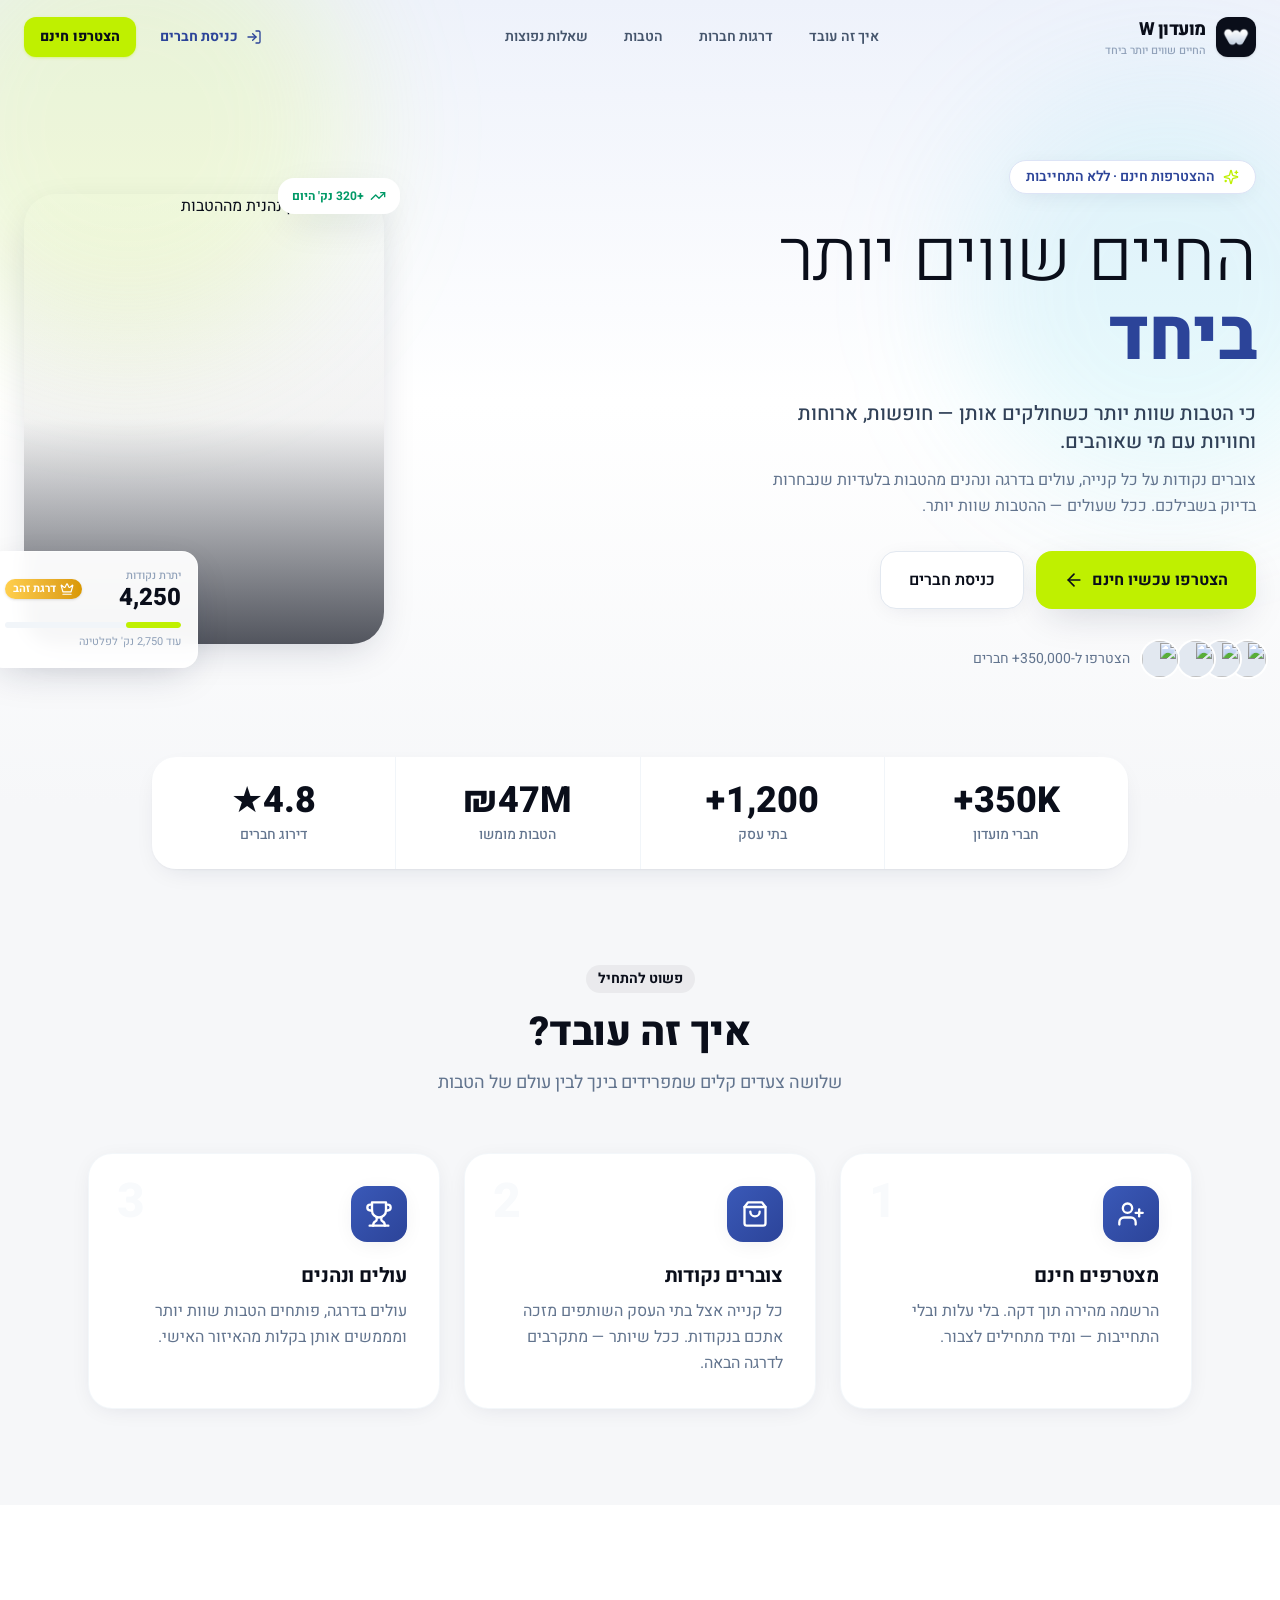
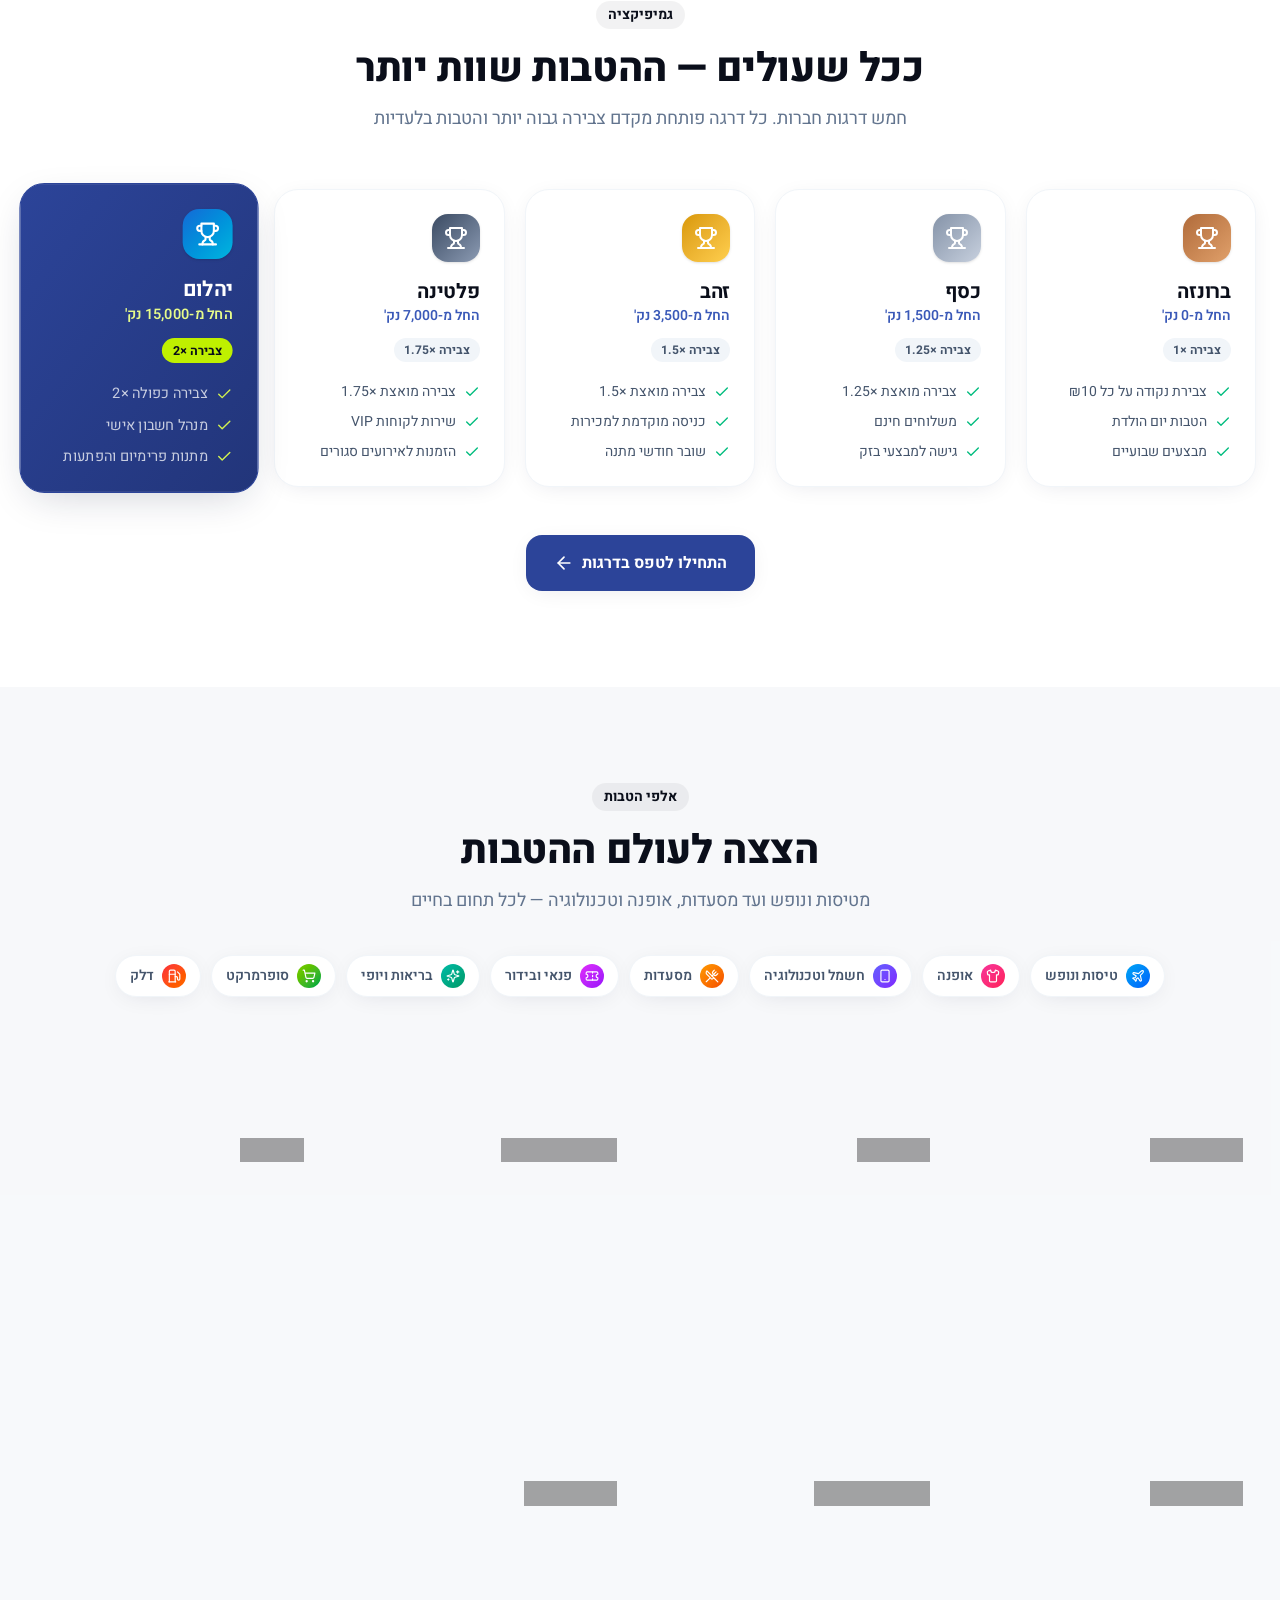
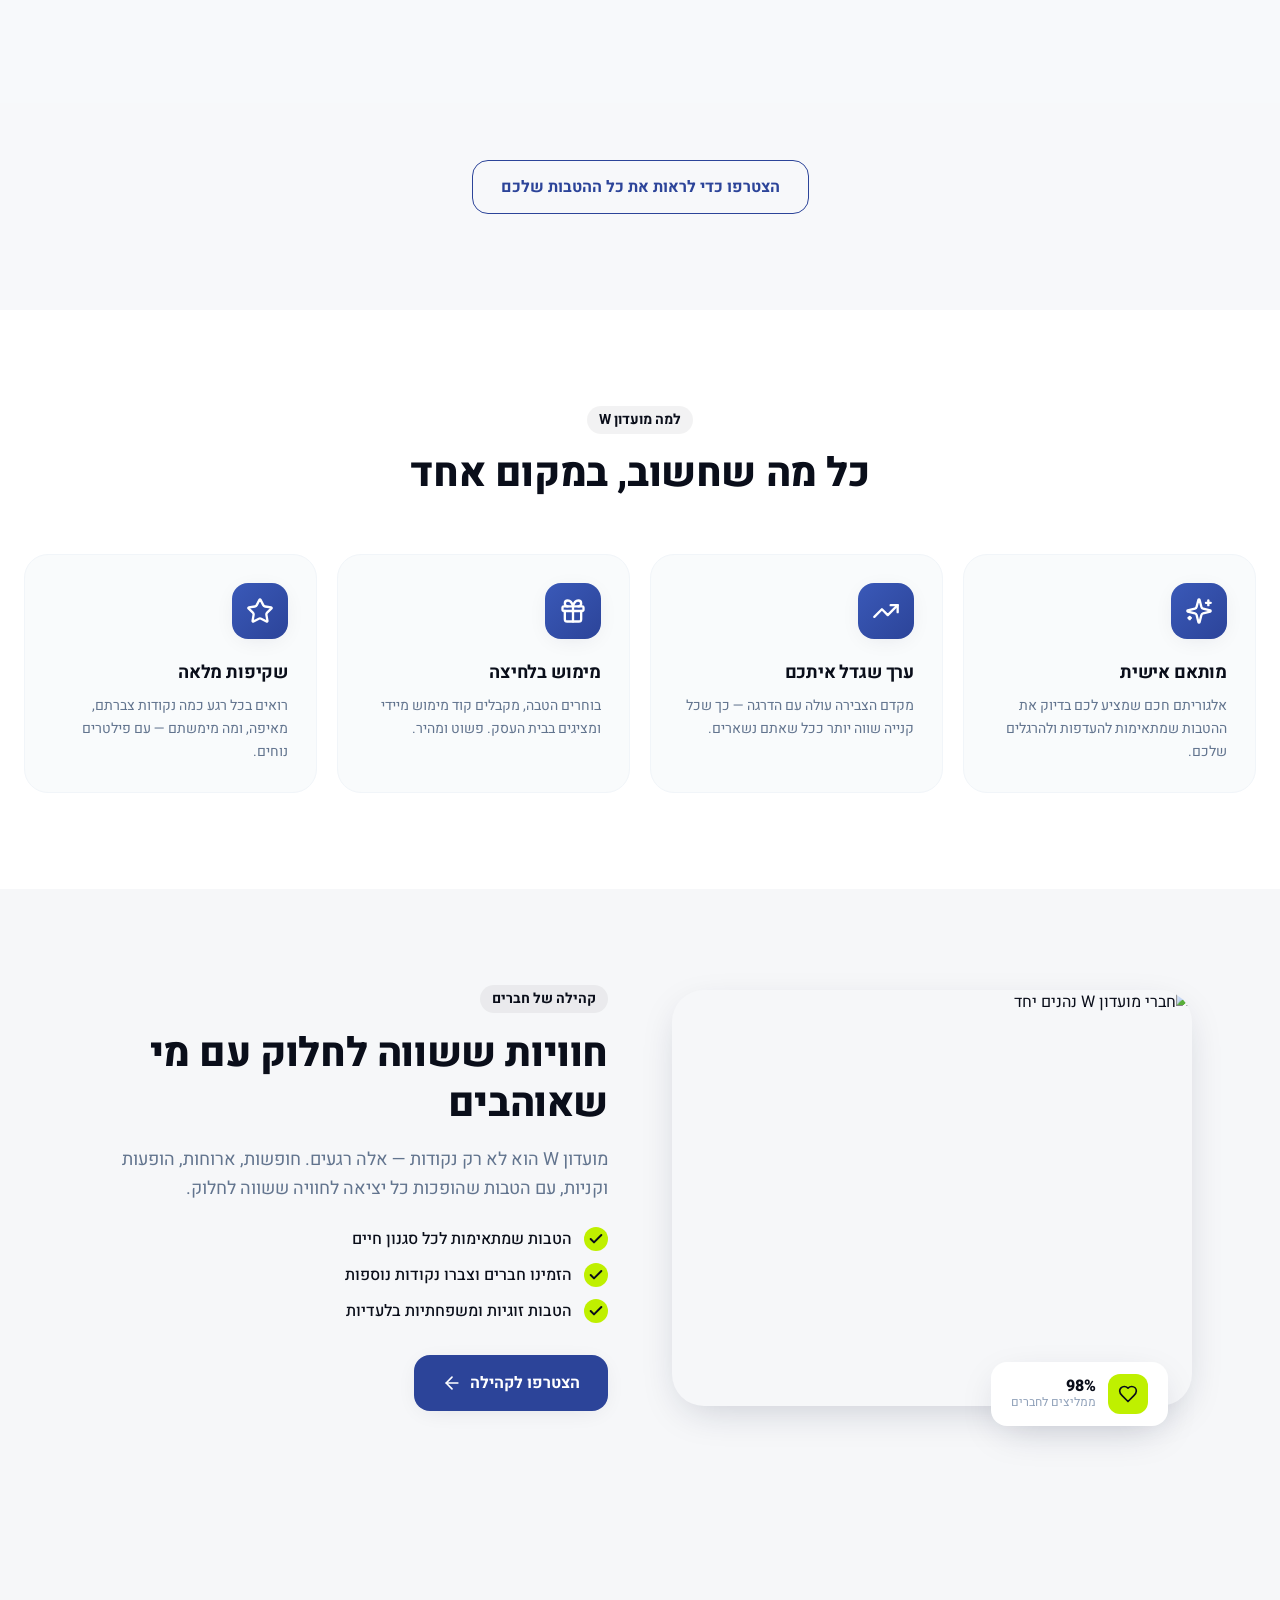
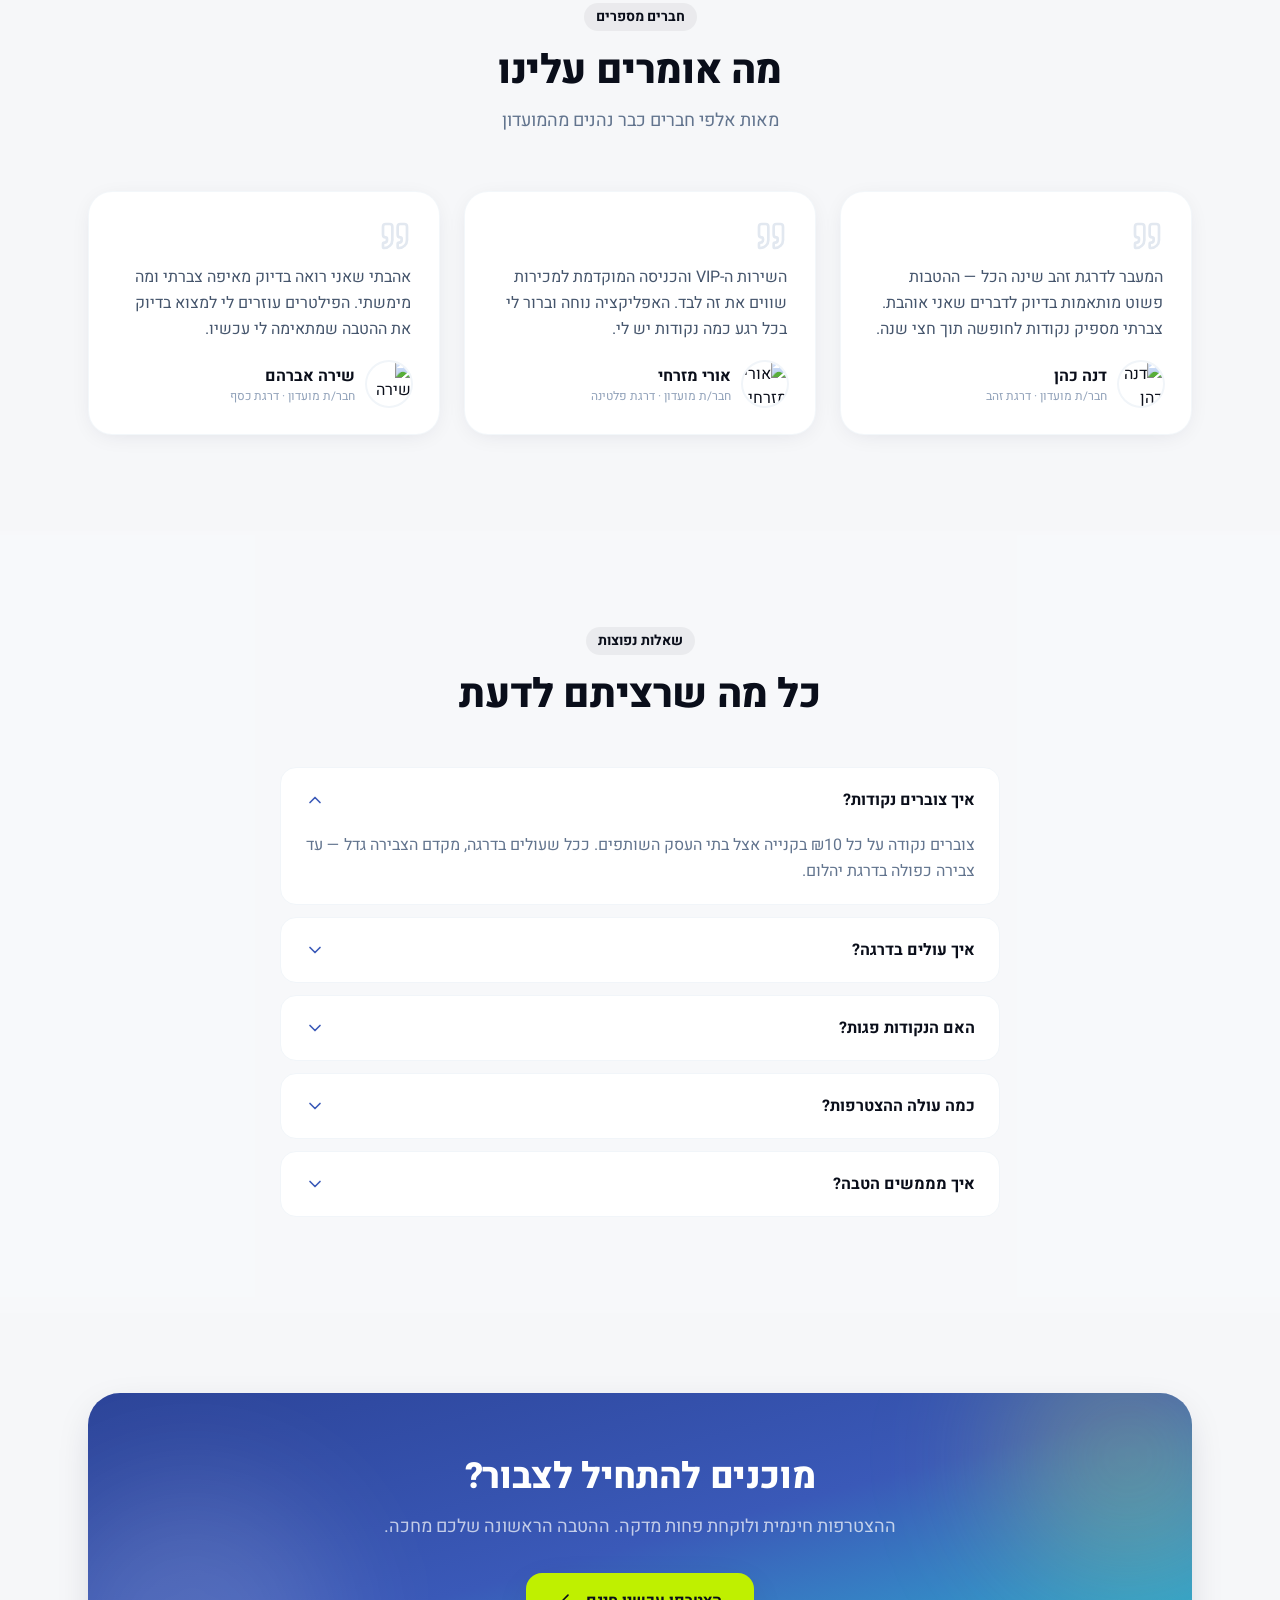
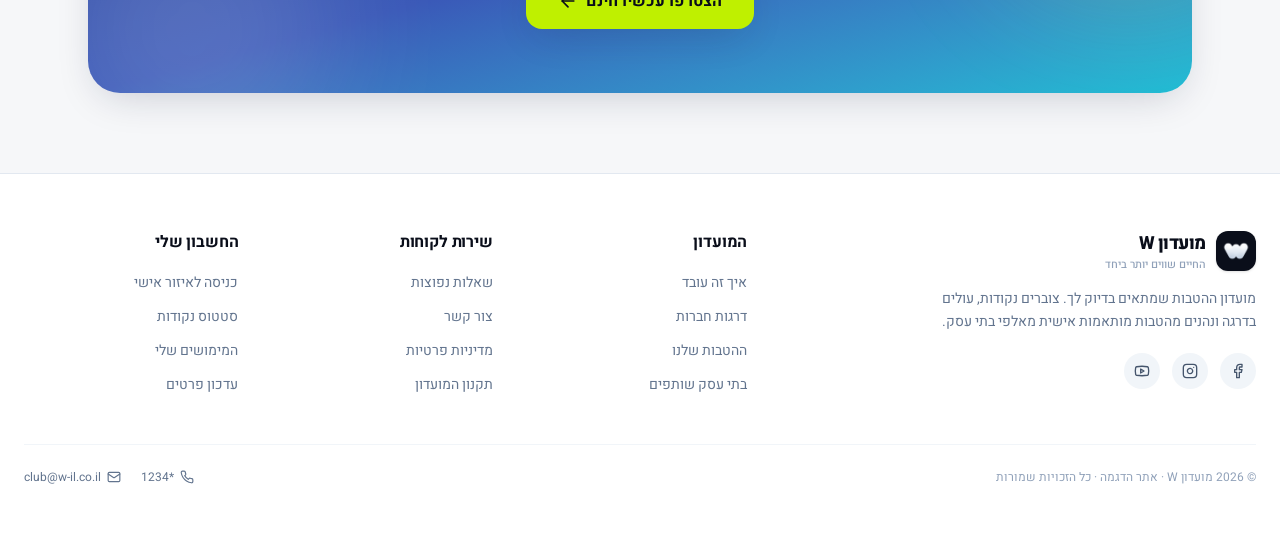
==== index.html @ f922cb57 "Add files via upload" ====
<!doctype html>
<html lang="he" dir="rtl">
  <head>
    <meta charset="UTF-8" />
    <link rel="icon" type="image/svg+xml" href="/favicon.svg" />
    <meta name="viewport" content="width=device-width, initial-scale=1.0" />
    <meta name="description" content="מועדון W - החיים שווים יותר ביחד. הטבות מותאמות אישית, צבירת נקודות ודרגות חברות." />
    <title>מועדון W · החיים שווים יותר ביחד</title>
    <link rel="preconnect" href="https://fonts.googleapis.com" />
    <link rel="preconnect" href="https://fonts.gstatic.com" crossorigin />
    <link
      href="https://fonts.googleapis.com/css2?family=Heebo:wght@300;400;500;600;700;800;900&display=swap"
      rel="stylesheet"
    />
    <script type="module" crossorigin src="/assets/index-BHUPESBq.js"></script>
    <link rel="stylesheet" crossorigin href="/assets/index-BtkTdf_N.css">
  </head>
  <body>
    <div id="root"></div>
  </body>
</html>
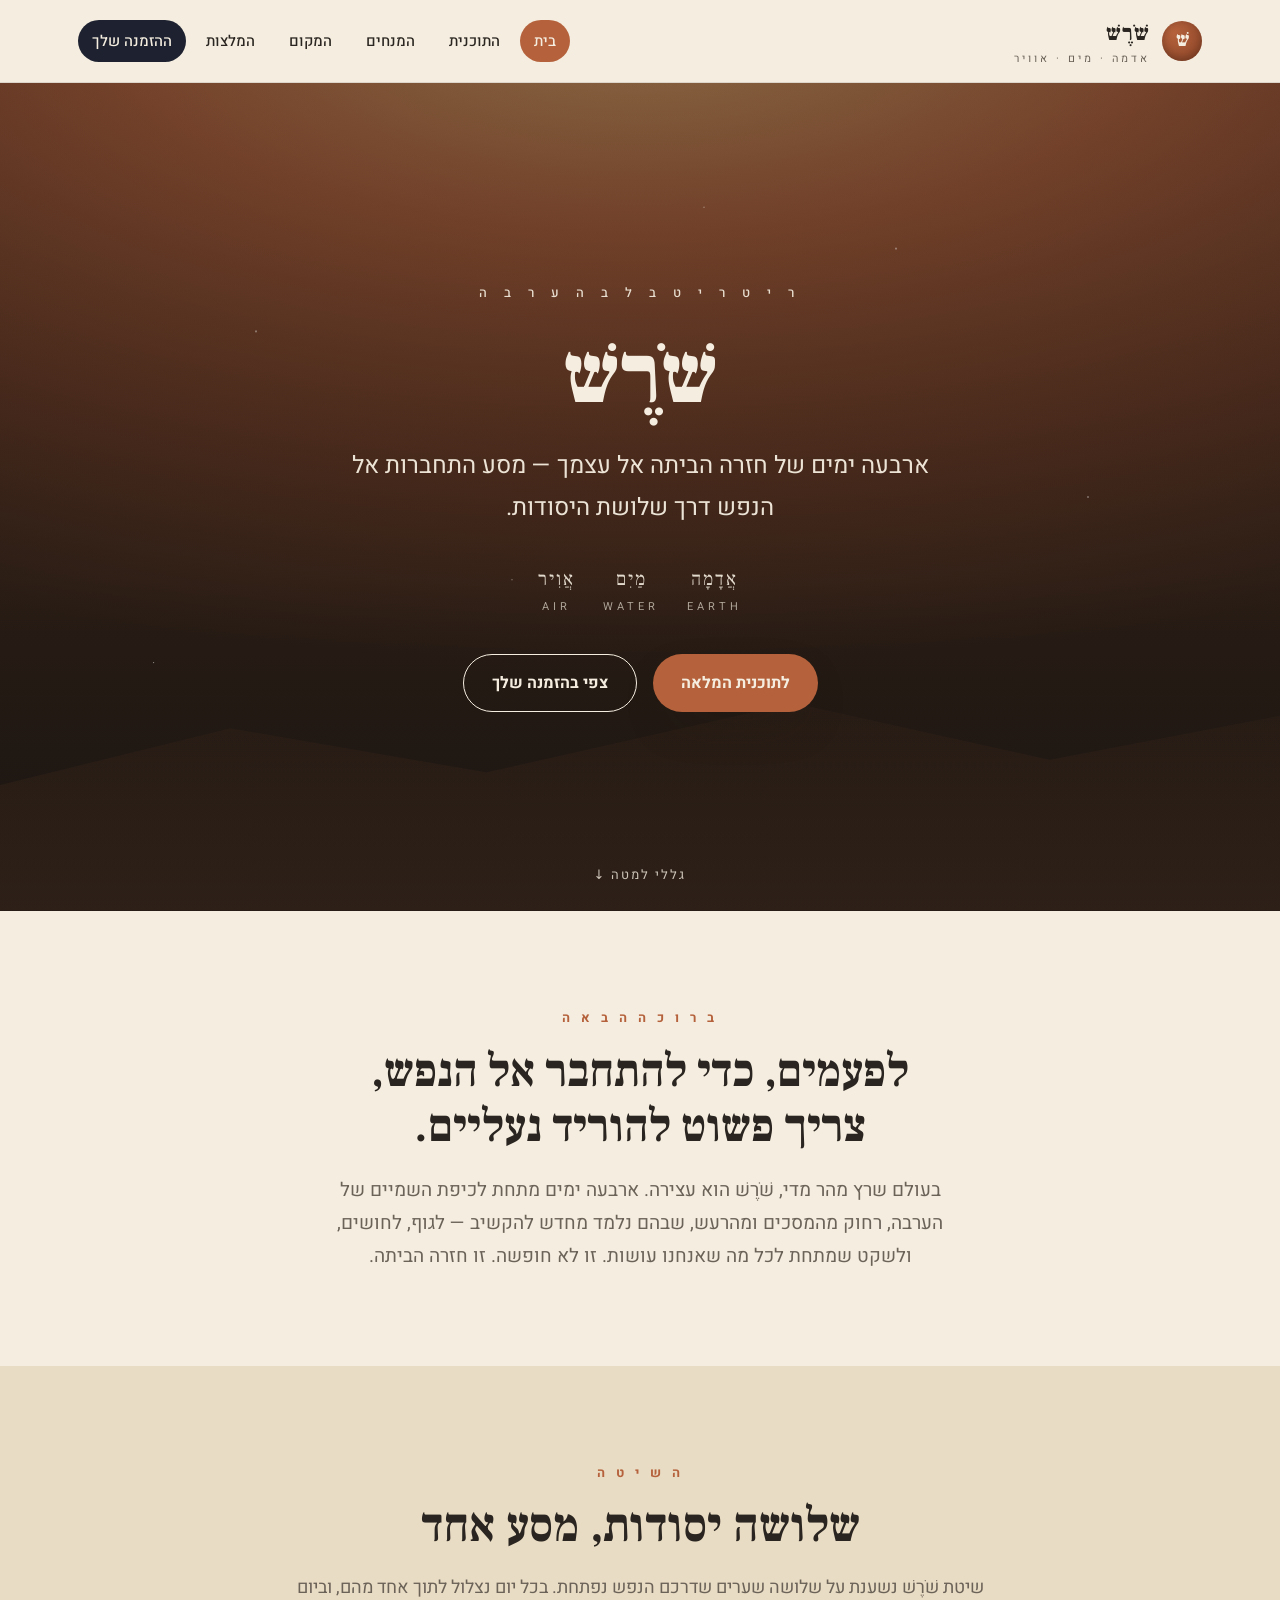
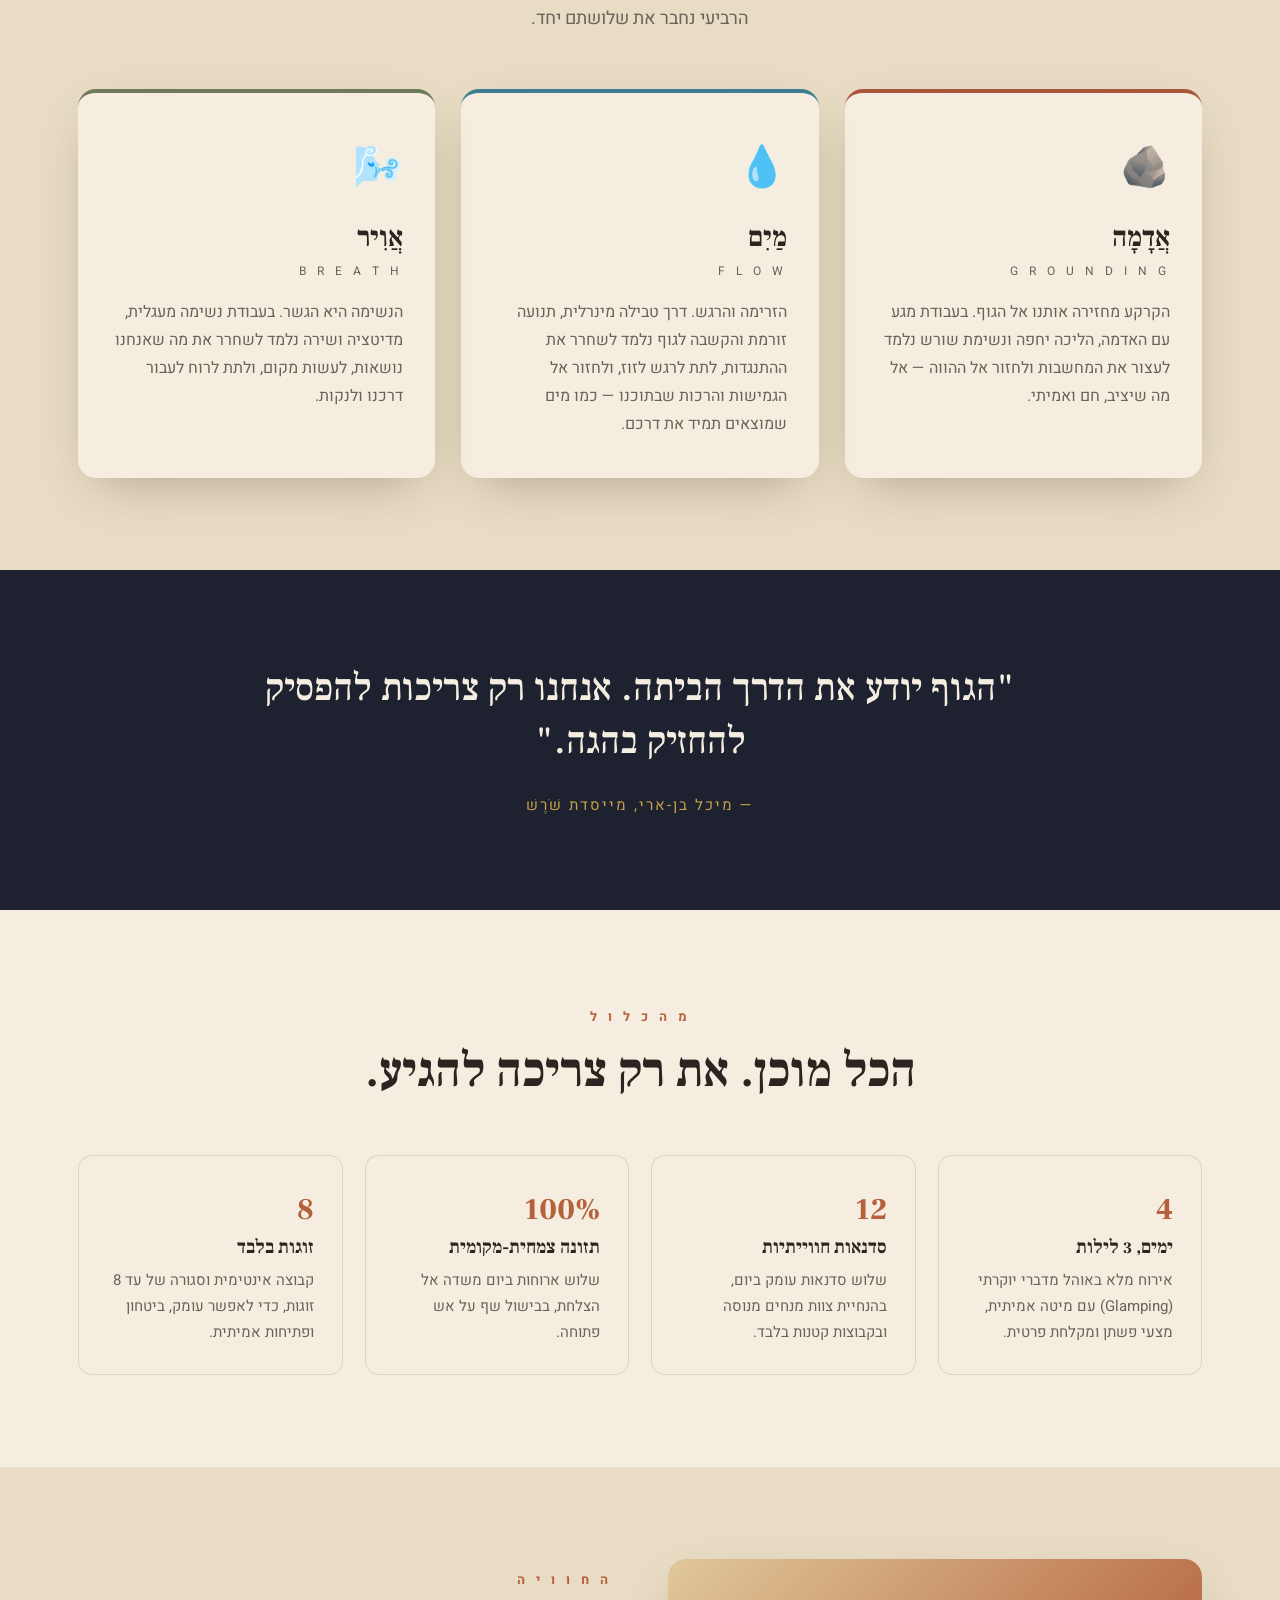
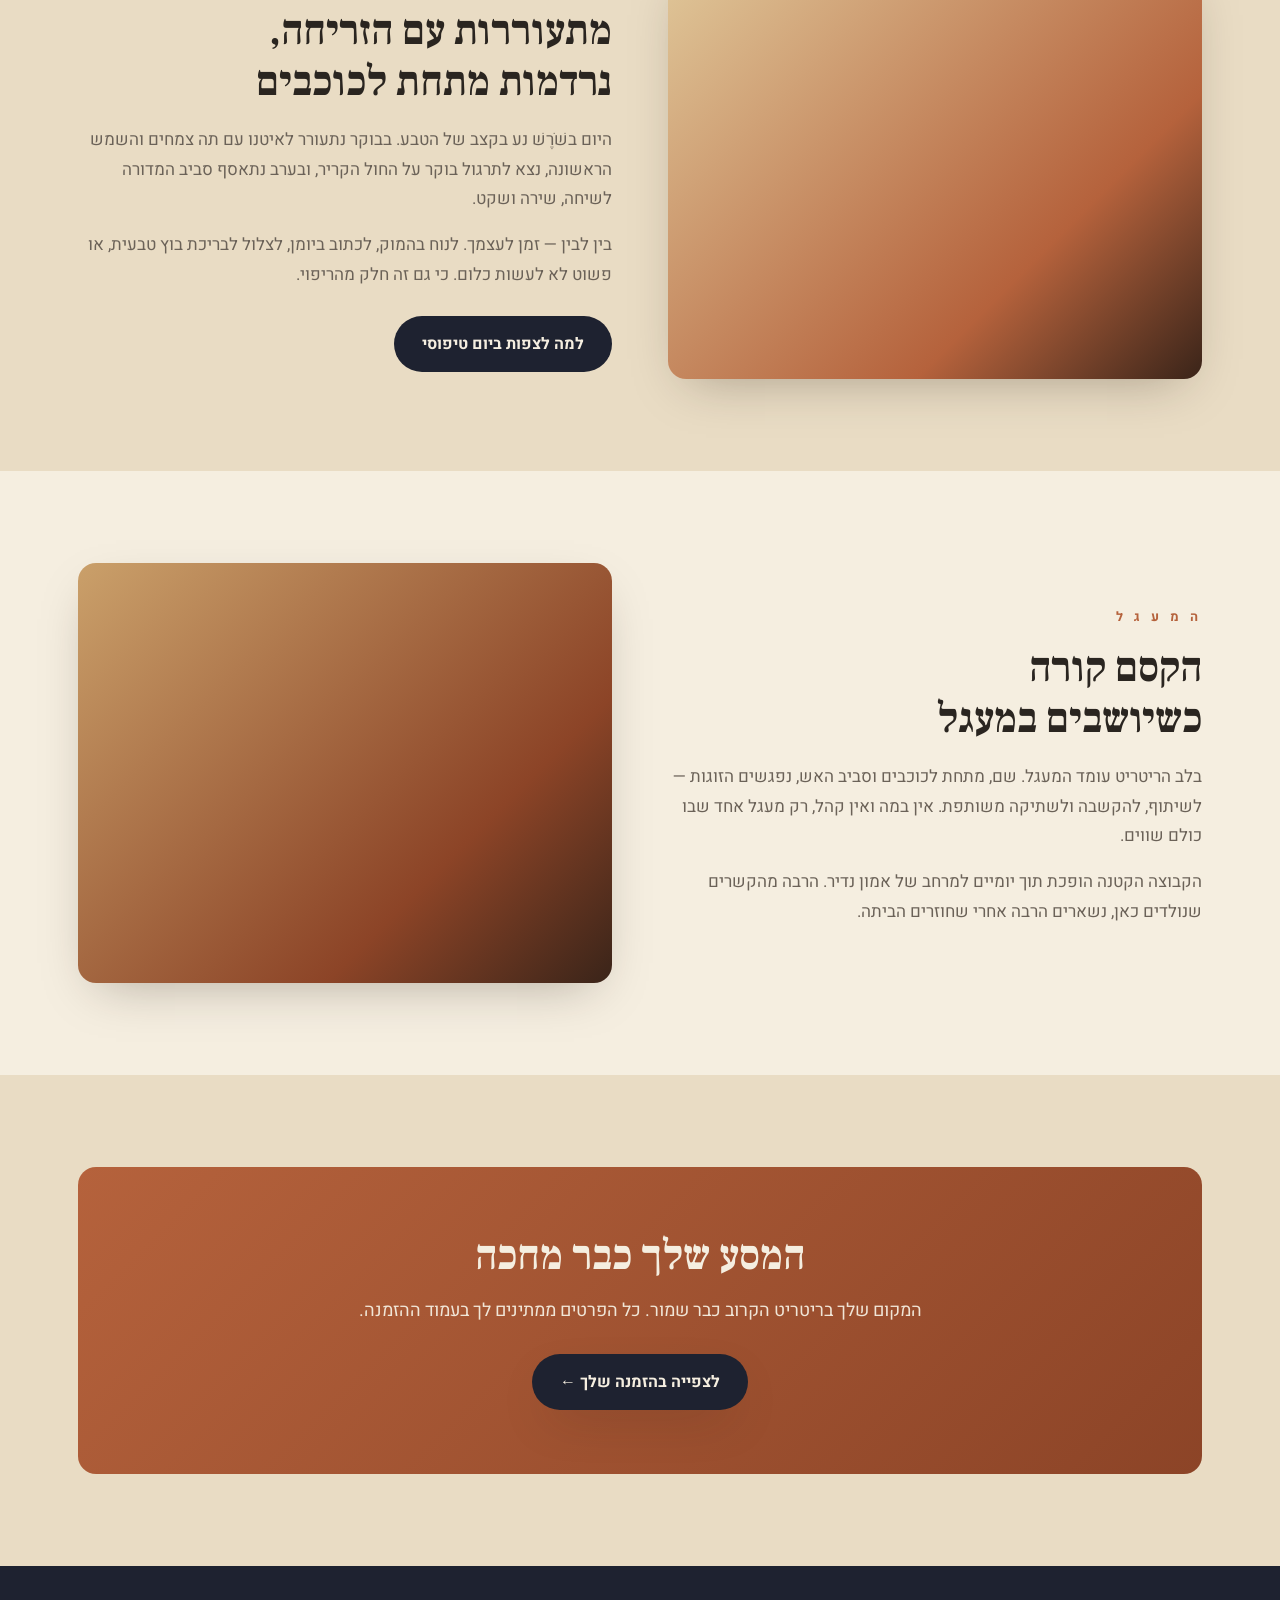
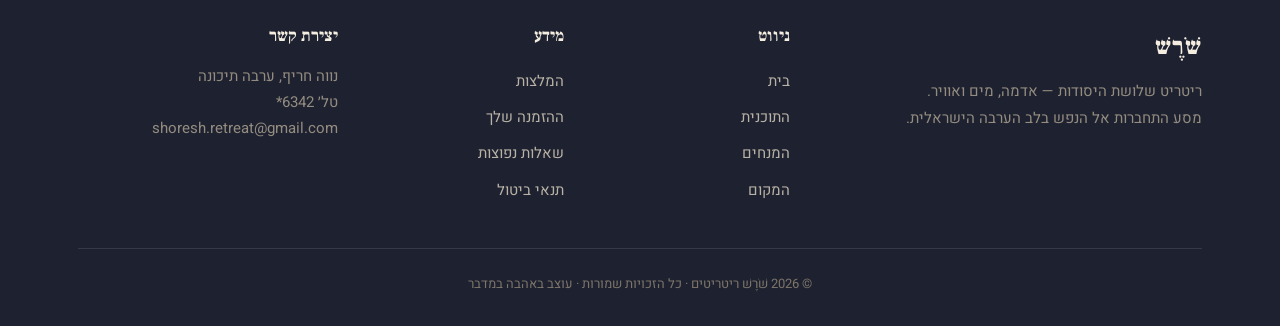
==== commit ea81b090: "Add files via upload" ====
--- a/index.html
+++ b/index.html
@@ -1,21 +1,198 @@
-<!doctype html>
+<!DOCTYPE html>
 <html lang="he" dir="rtl">
-  <head>
-    <meta charset="UTF-8" />
-    <link rel="icon" type="image/svg+xml" href="/favicon.svg" />
-    <meta name="viewport" content="width=device-width, initial-scale=1.0" />
-    <meta name="description" content="מועדון W - החיים שווים יותר ביחד. הטבות מותאמות אישית, צבירת נקודות ודרגות חברות." />
-    <title>מועדון W · החיים שווים יותר ביחד</title>
-    <link rel="preconnect" href="https://fonts.googleapis.com" />
-    <link rel="preconnect" href="https://fonts.gstatic.com" crossorigin />
-    <link
-      href="https://fonts.googleapis.com/css2?family=Heebo:wght@300;400;500;600;700;800;900&display=swap"
-      rel="stylesheet"
-    />
-    <script type="module" crossorigin src="/assets/index-BHUPESBq.js"></script>
-    <link rel="stylesheet" crossorigin href="/assets/index-BtkTdf_N.css">
-  </head>
-  <body>
-    <div id="root"></div>
-  </body>
+<head>
+<meta charset="UTF-8">
+<meta name="viewport" content="width=device-width, initial-scale=1.0">
+<title>שֹׁרֶשׁ · ריטריט שלושת היסודות — אדמה · מים · אוויר</title>
+<meta name="description" content="ריטריט בן 4 ימים בלב הערבה. מסע התחברות אל הנפש דרך שלושת היסודות: אדמה, מים ואוויר.">
+<link rel="stylesheet" href="styles.css">
+</head>
+<body>
+
+<!-- ניווט -->
+<header class="nav">
+  <div class="nav-inner">
+    <a class="brand" href="index.html">
+      <div class="brand-mark">שׁ</div>
+      <div>
+        <div class="brand-name">שֹׁרֶשׁ</div>
+        <div class="brand-sub">אדמה · מים · אוויר</div>
+      </div>
+    </a>
+    <button class="nav-toggle" onclick="document.getElementById('menu').classList.toggle('open')">☰</button>
+    <nav class="menu" id="menu">
+      <a href="index.html" class="active">בית</a>
+      <a href="program.html">התוכנית</a>
+      <a href="facilitators.html">המנחים</a>
+      <a href="location.html">המקום</a>
+      <a href="testimonials.html">המלצות</a>
+      <a href="reservation.html" class="cta">ההזמנה שלך</a>
+    </nav>
+  </div>
+</header>
+
+<!-- HERO -->
+<section class="hero">
+  <div class="hero-bg"></div>
+  <div class="hero-stars"></div>
+  <div class="hero-dunes"></div>
+  <div class="hero-content">
+    <p class="eyebrow">ר י ט ר י ט   ב ל ב   ה ע ר ב ה</p>
+    <h1>שֹׁרֶשׁ</h1>
+    <p class="lead">ארבעה ימים של חזרה הביתה אל עצמך — מסע התחברות אל הנפש דרך שלושת היסודות.</p>
+    <div class="hero-elements">
+      <div class="hero-el">אֲדָמָה<span>EARTH</span></div>
+      <div class="hero-el">מַיִם<span>WATER</span></div>
+      <div class="hero-el">אֲוִיר<span>AIR</span></div>
+    </div>
+    <div class="hero-cta">
+      <a href="program.html" class="btn btn-primary">לתוכנית המלאה</a>
+      <a href="reservation.html" class="btn btn-ghost" style="border-color:var(--sand-light);color:var(--sand-light)">צפי בהזמנה שלך</a>
+    </div>
+  </div>
+  <div class="scroll-hint">גללי למטה ↓</div>
+</section>
+
+<!-- מבוא -->
+<section>
+  <div class="wrap" style="text-align:center;max-width:760px">
+    <span class="section-tag">ב ר ו כ ה   ה ב א ה</span>
+    <h2 style="font-size:clamp(28px,4.5vw,46px);margin-bottom:20px">לפעמים, כדי להתחבר אל הנפש,<br>צריך פשוט להוריד נעליים.</h2>
+    <p class="lead-text" style="margin-inline:auto">
+      בעולם שרץ מהר מדי, שֹׁרֶשׁ הוא עצירה. ארבעה ימים מתחת לכיפת השמיים של הערבה,
+      רחוק מהמסכים ומהרעש, שבהם נלמד מחדש להקשיב — לגוף, לחושים, ולשקט שמתחת לכל מה
+      שאנחנו עושות. זו לא חופשה. זו חזרה הביתה.
+    </p>
+  </div>
+</section>
+
+<!-- שלושת היסודות -->
+<section class="elements">
+  <div class="wrap">
+    <div class="section-head center">
+      <span class="section-tag">ה ש י ט ה</span>
+      <h2>שלושה יסודות, מסע אחד</h2>
+      <p>שיטת שֹׁרֶשׁ נשענת על שלושה שערים שדרכם הנפש נפתחת. בכל יום נצלול לתוך אחד מהם, וביום הרביעי נחבר את שלושתם יחד.</p>
+    </div>
+    <div class="elements-grid">
+      <div class="el-card earth">
+        <div class="el-icon">🪨</div>
+        <h3>אֲדָמָה</h3>
+        <div class="el-en">G R O U N D I N G</div>
+        <p>הקרקע מחזירה אותנו אל הגוף. בעבודת מגע עם האדמה, הליכה יחפה ונשימת שורש נלמד לעצור את המחשבות ולחזור אל ההווה — אל מה שיציב, חם ואמיתי.</p>
+      </div>
+      <div class="el-card water">
+        <div class="el-icon">💧</div>
+        <h3>מַיִם</h3>
+        <div class="el-en">F L O W</div>
+        <p>הזרימה והרגש. דרך טבילה מינרלית, תנועה זורמת והקשבה לגוף נלמד לשחרר את ההתנגדות, לתת לרגש לזוז, ולחזור אל הגמישות והרכות שבתוכנו — כמו מים שמוצאים תמיד את דרכם.</p>
+      </div>
+      <div class="el-card air">
+        <div class="el-icon">🌬️</div>
+        <h3>אֲוִיר</h3>
+        <div class="el-en">B R E A T H</div>
+        <p>הנשימה היא הגשר. בעבודת נשימה מעגלית, מדיטציה ושירה נלמד לשחרר את מה שאנחנו נושאות, לעשות מקום, ולתת לרוח לעבור דרכנו ולנקות.</p>
+      </div>
+    </div>
+  </div>
+</section>
+
+<!-- ציטוט -->
+<section class="quote-band">
+  <div class="wrap">
+    <blockquote>"הגוף יודע את הדרך הביתה. אנחנו רק צריכות להפסיק להחזיק בהגה."</blockquote>
+    <cite>— מיכל בן-ארי, מייסדת שֹׁרֶשׁ</cite>
+  </div>
+</section>
+
+<!-- מה כלול -->
+<section>
+  <div class="wrap">
+    <div class="section-head center">
+      <span class="section-tag">מ ה   כ ל ו ל</span>
+      <h2>הכל מוכן. את רק צריכה להגיע.</h2>
+    </div>
+    <div class="feature-grid">
+      <div class="feature"><div class="fnum">4</div><h4>ימים, 3 לילות</h4><p>אירוח מלא באוהל מדברי יוקרתי (Glamping) עם מיטה אמיתית, מצעי פשתן ומקלחת פרטית.</p></div>
+      <div class="feature"><div class="fnum">12</div><h4>סדנאות חווייתיות</h4><p>שלוש סדנאות עומק ביום, בהנחיית צוות מנחים מנוסה ובקבוצות קטנות בלבד.</p></div>
+      <div class="feature"><div class="fnum">100%</div><h4>תזונה צמחית-מקומית</h4><p>שלוש ארוחות ביום משדה אל הצלחת, בבישול שף על אש פתוחה.</p></div>
+      <div class="feature"><div class="fnum">8</div><h4>זוגות בלבד</h4><p>קבוצה אינטימית וסגורה של עד 8 זוגות, כדי לאפשר עומק, ביטחון ופתיחות אמיתית.</p></div>
+    </div>
+  </div>
+</section>
+
+<!-- split אדמה -->
+<section style="background:var(--sand)">
+  <div class="wrap">
+    <div class="split">
+      <div class="split-media media-tent"></div>
+      <div>
+        <span class="section-tag">ה ח ו ו י ה</span>
+        <h2>מתעוררות עם הזריחה,<br>נרדמות מתחת לכוכבים</h2>
+        <p>היום בשֹׁרֶשׁ נע בקצב של הטבע. בבוקר נתעורר לאיטנו עם תה צמחים והשמש הראשונה, נצא לתרגול בוקר על החול הקריר, ובערב נתאסף סביב המדורה לשיחה, שירה ושקט.</p>
+        <p>בין לבין — זמן לעצמך. לנוח בהמוק, לכתוב ביומן, לצלול לבריכת בוץ טבעית, או פשוט לא לעשות כלום. כי גם זה חלק מהריפוי.</p>
+        <a href="program.html" class="btn btn-dark" style="margin-top:10px">למה לצפות ביום טיפוסי</a>
+      </div>
+    </div>
+  </div>
+</section>
+
+<!-- מעגל הקהילה -->
+<section>
+  <div class="wrap">
+    <div class="split reverse">
+      <div class="split-media media-circle"></div>
+      <div>
+        <span class="section-tag">ה מ ע ג ל</span>
+        <h2>הקסם קורה<br>כשיושבים במעגל</h2>
+        <p>בלב הריטריט עומד המעגל. שם, מתחת לכוכבים וסביב האש, נפגשים הזוגות — לשיתוף, להקשבה ולשתיקה משותפת. אין במה ואין קהל, רק מעגל אחד שבו כולם שווים.</p>
+        <p>הקבוצה הקטנה הופכת תוך יומיים למרחב של אמון נדיר. הרבה מהקשרים שנולדים כאן, נשארים הרבה אחרי שחוזרים הביתה.</p>
+      </div>
+    </div>
+  </div>
+</section>
+
+<!-- CTA -->
+<section style="background:var(--sand)">
+  <div class="wrap">
+    <div class="cta-band">
+      <h2>המסע שלך כבר מחכה</h2>
+      <p>המקום שלך בריטריט הקרוב כבר שמור. כל הפרטים ממתינים לך בעמוד ההזמנה.</p>
+      <a href="reservation.html" class="btn btn-primary">לצפייה בהזמנה שלך ←</a>
+    </div>
+  </div>
+</section>
+
+<!-- כותרת תחתונה -->
+<footer class="footer">
+  <div class="wrap">
+    <div class="footer-grid">
+      <div>
+        <div class="brand-name" style="font-size:24px;margin-bottom:10px">שֹׁרֶשׁ</div>
+        <p>ריטריט שלושת היסודות — אדמה, מים ואוויר.<br>מסע התחברות אל הנפש בלב הערבה הישראלית.</p>
+      </div>
+      <div>
+        <h4>ניווט</h4>
+        <a href="index.html">בית</a>
+        <a href="program.html">התוכנית</a>
+        <a href="facilitators.html">המנחים</a>
+        <a href="location.html">המקום</a>
+      </div>
+      <div>
+        <h4>מידע</h4>
+        <a href="testimonials.html">המלצות</a>
+        <a href="reservation.html">ההזמנה שלך</a>
+        <a href="#">שאלות נפוצות</a>
+        <a href="#">תנאי ביטול</a>
+      </div>
+      <div>
+        <h4>יצירת קשר</h4>
+        <p>נווה חריף, ערבה תיכונה<br>טל׳ 6342*<br>shoresh.retreat@gmail.com</p>
+      </div>
+    </div>
+    <div class="footer-bottom">© 2026 שֹׁרֶשׁ ריטריטים · כל הזכויות שמורות · עוצב באהבה במדבר</div>
+  </div>
+</footer>
+
+</body>
 </html>
--- a/styles.css
+++ b/styles.css
@@ -0,0 +1,382 @@
+/* ===========================================================
+   שֹׁרֶשׁ — ריטריט שלושת היסודות
+   אדמה · מים · אוויר
+   =========================================================== */
+
+@import url('https://fonts.googleapis.com/css2?family=Frank+Ruhl+Libre:wght@400;500;700;900&family=Heebo:wght@300;400;500;700&display=swap');
+
+:root {
+  --sand:        #e9dcc4;
+  --sand-light:  #f5eee0;
+  --sand-dark:   #cdb992;
+  --terracotta:  #b5623c;
+  --terracotta-d:#8c4427;
+  --clay:        #a8553a;
+  --sage:        #6f7a5a;
+  --sage-light:  #98a17e;
+  --night:       #1e2230;
+  --night-soft:  #2c3144;
+  --ink:         #2a2520;
+  --muted:       #6b6258;
+  --gold:        #c9a14a;
+  --line:        rgba(42,37,32,0.12);
+  --shadow:      0 18px 50px -20px rgba(40,30,20,0.35);
+  --radius:      18px;
+  --maxw:        1180px;
+}
+
+* { box-sizing: border-box; margin: 0; padding: 0; }
+
+html { scroll-behavior: smooth; }
+
+body {
+  font-family: 'Heebo', system-ui, sans-serif;
+  color: var(--ink);
+  background: var(--sand-light);
+  direction: rtl;
+  line-height: 1.75;
+  -webkit-font-smoothing: antialiased;
+  overflow-x: hidden;
+}
+
+h1, h2, h3, h4, .serif {
+  font-family: 'Frank Ruhl Libre', Georgia, serif;
+  font-weight: 700;
+  line-height: 1.2;
+  color: var(--ink);
+}
+
+a { color: inherit; text-decoration: none; }
+
+img { max-width: 100%; display: block; }
+
+.wrap { max-width: var(--maxw); margin: 0 auto; padding: 0 28px; }
+
+/* ---------- כותרת עליונה / ניווט ---------- */
+.nav {
+  position: sticky; top: 0; z-index: 50;
+  background: rgba(245,238,224,0.86);
+  backdrop-filter: blur(12px);
+  border-bottom: 1px solid var(--line);
+}
+.nav-inner {
+  max-width: var(--maxw); margin: 0 auto;
+  display: flex; align-items: center; justify-content: space-between;
+  padding: 14px 28px; gap: 20px;
+}
+.brand { display: flex; align-items: center; gap: 12px; }
+.brand-mark {
+  width: 40px; height: 40px; border-radius: 50%;
+  background: radial-gradient(circle at 30% 30%, var(--terracotta), var(--terracotta-d));
+  display: grid; place-items: center;
+  color: var(--sand-light); font-family: 'Frank Ruhl Libre', serif;
+  font-weight: 900; font-size: 20px;
+  box-shadow: inset 0 -3px 8px rgba(0,0,0,0.25);
+}
+.brand-name { font-family: 'Frank Ruhl Libre', serif; font-weight: 900; font-size: 22px; letter-spacing: 1px; }
+.brand-sub { font-size: 11px; color: var(--muted); letter-spacing: 3px; margin-top: -4px; }
+
+.menu { display: flex; gap: 6px; align-items: center; flex-wrap: wrap; }
+.menu a {
+  padding: 8px 14px; border-radius: 999px; font-size: 15px; font-weight: 500;
+  color: var(--ink); transition: all .2s; white-space: nowrap;
+}
+.menu a:hover { background: var(--sand-dark); }
+.menu a.active { background: var(--terracotta); color: var(--sand-light); }
+.menu a.cta {
+  background: var(--night); color: var(--sand-light);
+}
+.menu a.cta:hover { background: var(--night-soft); }
+
+.nav-toggle { display: none; background: none; border: 0; font-size: 26px; cursor: pointer; color: var(--ink); }
+
+/* ---------- כפתורים ---------- */
+.btn {
+  display: inline-flex; align-items: center; gap: 10px;
+  padding: 14px 28px; border-radius: 999px;
+  font-family: 'Heebo', sans-serif; font-weight: 700; font-size: 16px;
+  cursor: pointer; border: 0; transition: all .25s; text-align: center;
+}
+.btn-primary { background: var(--terracotta); color: var(--sand-light); box-shadow: var(--shadow); }
+.btn-primary:hover { background: var(--terracotta-d); transform: translateY(-2px); }
+.btn-ghost { background: transparent; border: 1.5px solid var(--ink); color: var(--ink); }
+.btn-ghost:hover { background: var(--ink); color: var(--sand-light); }
+.btn-dark { background: var(--night); color: var(--sand-light); }
+.btn-dark:hover { background: var(--night-soft); }
+
+/* ---------- HERO ---------- */
+.hero {
+  position: relative; min-height: 92vh; display: flex; align-items: center;
+  color: var(--sand-light); text-align: center; overflow: hidden;
+}
+.hero-bg {
+  position: absolute; inset: 0;
+  background:
+    linear-gradient(180deg, rgba(20,18,16,0.4) 0%, rgba(40,28,18,0.55) 60%, rgba(20,18,16,0.82) 100%),
+    url('https://images.unsplash.com/photo-1473580044384-7ba9967e16a0?auto=format&fit=crop&w=1600&q=70') center/cover no-repeat,
+    radial-gradient(120% 80% at 50% -10%, #d9a86b 0%, #b5623c 35%, #6e3a26 70%, #2a1d18 100%);
+}
+.hero-stars {
+  position: absolute; inset: 0; opacity: .5;
+  background-image:
+    radial-gradient(1.5px 1.5px at 20% 30%, #fff, transparent),
+    radial-gradient(1.5px 1.5px at 70% 20%, #fff, transparent),
+    radial-gradient(1px 1px at 40% 60%, #fff, transparent),
+    radial-gradient(1.5px 1.5px at 85% 50%, #fff, transparent),
+    radial-gradient(1px 1px at 55% 15%, #fff, transparent),
+    radial-gradient(1px 1px at 12% 70%, #fff, transparent);
+}
+.hero-dunes {
+  position: absolute; bottom: 0; left: 0; right: 0; height: 38%;
+  background: linear-gradient(180deg, transparent, rgba(60,40,28,0.6));
+  clip-path: polygon(0 60%, 18% 42%, 38% 56%, 62% 34%, 82% 52%, 100% 38%, 100% 100%, 0 100%);
+}
+.hero-content { position: relative; z-index: 2; max-width: 820px; margin: 0 auto; padding: 0 24px; }
+.hero .eyebrow {
+  letter-spacing: 7px; font-size: 13px; text-transform: none; opacity: .92;
+  margin-bottom: 22px; font-weight: 500;
+}
+.hero h1 { font-size: clamp(42px, 7vw, 84px); color: var(--sand-light); font-weight: 900; margin-bottom: 10px; }
+.hero .lead { font-size: clamp(18px, 2.4vw, 24px); opacity: .95; margin: 18px auto 34px; max-width: 620px; }
+.hero-elements { display: flex; gap: 28px; justify-content: center; margin-bottom: 38px; flex-wrap: wrap; }
+.hero-el { font-family: 'Frank Ruhl Libre', serif; font-size: 19px; letter-spacing: 2px; opacity: .9; }
+.hero-el span { display: block; font-size: 11px; letter-spacing: 4px; opacity: .7; font-family: 'Heebo'; }
+.hero-cta { display: flex; gap: 16px; justify-content: center; flex-wrap: wrap; }
+.scroll-hint { position: absolute; bottom: 24px; left: 50%; transform: translateX(-50%); z-index: 3; font-size: 13px; letter-spacing: 2px; opacity: .8; animation: bob 2s infinite; }
+@keyframes bob { 0%,100%{transform: translate(-50%,0)} 50%{transform: translate(-50%,8px)} }
+
+/* ---------- מקטעים כלליים ---------- */
+section { padding: 92px 0; }
+.section-tag {
+  display: inline-block; color: var(--terracotta); font-weight: 700;
+  letter-spacing: 4px; font-size: 13px; margin-bottom: 14px;
+}
+.section-head { max-width: 720px; margin-bottom: 54px; }
+.section-head.center { margin-inline: auto; text-align: center; }
+.section-head h2 { font-size: clamp(30px, 4.5vw, 48px); margin-bottom: 16px; }
+.section-head p { font-size: 18px; color: var(--muted); }
+
+.lead-text { font-size: 19px; color: var(--muted); max-width: 640px; }
+
+/* ---------- שלושת היסודות ---------- */
+.elements { background: var(--sand); }
+.elements-grid { display: grid; grid-template-columns: repeat(3, 1fr); gap: 26px; }
+.el-card {
+  background: var(--sand-light); border-radius: var(--radius); padding: 40px 32px;
+  box-shadow: var(--shadow); border-top: 4px solid; position: relative; overflow: hidden;
+  transition: transform .3s;
+}
+.el-card:hover { transform: translateY(-6px); }
+.el-card.earth { border-color: var(--clay); }
+.el-card.water { border-color: #3f7d93; }
+.el-card.air   { border-color: var(--sage); }
+.el-icon { font-size: 40px; margin-bottom: 18px; }
+.el-card h3 { font-size: 28px; margin-bottom: 6px; }
+.el-card .el-en { font-size: 12px; letter-spacing: 4px; color: var(--muted); margin-bottom: 16px; }
+.el-card p { color: var(--muted); font-size: 16px; }
+
+/* ---------- פסקת ציטוט ---------- */
+.quote-band {
+  background: var(--night); color: var(--sand-light); text-align: center;
+}
+.quote-band .wrap { max-width: 820px; }
+.quote-band blockquote { font-family: 'Frank Ruhl Libre', serif; font-size: clamp(24px, 3.6vw, 38px); line-height: 1.4; font-weight: 500; }
+.quote-band cite { display: block; margin-top: 24px; font-style: normal; font-size: 15px; letter-spacing: 2px; color: var(--gold); font-family: 'Heebo'; }
+
+/* ---------- כרטיסי תכונות / מה כלול ---------- */
+.feature-grid { display: grid; grid-template-columns: repeat(auto-fit, minmax(240px,1fr)); gap: 22px; }
+.feature {
+  background: var(--sand-light); padding: 28px; border-radius: 14px;
+  border: 1px solid var(--line);
+}
+.feature h4 { font-size: 19px; margin-bottom: 8px; }
+.feature p { color: var(--muted); font-size: 15px; }
+.feature .fnum { color: var(--terracotta); font-family: 'Frank Ruhl Libre', serif; font-weight: 900; font-size: 30px; }
+
+/* ---------- תמונה+טקסט ---------- */
+.split { display: grid; grid-template-columns: 1fr 1fr; gap: 56px; align-items: center; }
+.split.reverse > :first-child { order: 2; }
+.split-media {
+  border-radius: var(--radius); min-height: 420px; box-shadow: var(--shadow);
+  background-size: cover; background-position: center;
+}
+.media-earth {
+  background:
+    url('https://images.unsplash.com/photo-1509316785289-025f5b846b35?auto=format&fit=crop&w=1200&q=70') center/cover no-repeat,
+    linear-gradient(135deg, #c98a4f, #7a4226 60%, #4a2a1c);
+}
+.media-water {
+  background:
+    url('https://images.unsplash.com/photo-1500534314209-a25ddb2bd429?auto=format&fit=crop&w=1200&q=70') center/cover no-repeat,
+    linear-gradient(135deg, #6fb0c4, #2f6577 50%, #173842);
+}
+.media-air   {
+  background:
+    url('https://images.unsplash.com/photo-1470071459604-3b5ec3a7fe05?auto=format&fit=crop&w=1200&q=70') center/cover no-repeat,
+    linear-gradient(160deg, #9fb0c9, #5c6b8a 60%, #2c3144);
+}
+.media-tent  {
+  background:
+    url('https://images.unsplash.com/photo-1762254970300-f1bc796c1ed8?auto=format&fit=crop&w=1200&q=70') center/cover no-repeat,
+    linear-gradient(135deg, #e0c89a, #b5623c 70%, #3a2419);
+}
+.media-circle {
+  background:
+    url('https://images.unsplash.com/photo-1511632765486-a01980e01a18?auto=format&fit=crop&w=1200&q=70') center/cover no-repeat,
+    linear-gradient(135deg, #caa06a, #8c4427 70%, #3a2419);
+}
+.split h2 { font-size: clamp(28px, 4vw, 42px); margin-bottom: 18px; }
+.split p { color: var(--muted); font-size: 17px; margin-bottom: 16px; }
+
+/* ---------- לוח זמנים / תוכנית ---------- */
+.day-tabs { display: flex; gap: 10px; flex-wrap: wrap; margin-bottom: 36px; }
+.day-tab {
+  padding: 12px 22px; border-radius: 999px; border: 1.5px solid var(--line);
+  background: var(--sand-light); cursor: pointer; font-weight: 700; font-size: 15px;
+  font-family: 'Heebo'; transition: all .2s;
+}
+.day-tab.active { background: var(--terracotta); color: var(--sand-light); border-color: var(--terracotta); }
+.timeline { border-right: 2px solid var(--sand-dark); padding-right: 0; }
+.tl-item { display: grid; grid-template-columns: 110px 1fr; gap: 22px; padding: 18px 28px 18px 0; position: relative; }
+.tl-item::before {
+  content: ''; position: absolute; right: -7px; top: 26px;
+  width: 12px; height: 12px; border-radius: 50%; background: var(--terracotta);
+  border: 3px solid var(--sand-light);
+}
+.tl-time { font-family: 'Frank Ruhl Libre', serif; font-weight: 700; color: var(--terracotta); font-size: 18px; }
+.tl-body h4 { font-size: 19px; margin-bottom: 4px; }
+.tl-body p { color: var(--muted); font-size: 15px; }
+.tl-tag { display:inline-block; font-size: 11px; letter-spacing: 2px; padding: 2px 10px; border-radius: 999px; margin-top: 6px; font-weight: 700; }
+.tag-earth { background: #e7d3bf; color: var(--clay); }
+.tag-water { background: #cfe2e9; color: #2f6577; }
+.tag-air   { background: #dde2d2; color: var(--sage); }
+.day-panel { display: none; }
+.day-panel.active { display: block; }
+
+/* ---------- מנחים ---------- */
+.team-grid { display: grid; grid-template-columns: repeat(auto-fit, minmax(260px,1fr)); gap: 30px; }
+.member { background: var(--sand-light); border-radius: var(--radius); overflow: hidden; box-shadow: var(--shadow); }
+.member-photo { height: 280px; background-size: cover; background-position: center; position: relative; }
+.m1 { background: linear-gradient(160deg,#caa06a,#8c5a34); }
+.m2 { background: linear-gradient(160deg,#5e93a6,#2f5667); }
+.m3 { background: linear-gradient(160deg,#8a96a8,#454f63); }
+.m4 { background: linear-gradient(160deg,#9aa57c,#5a6440); }
+.member-photo .m-initials {
+  position: absolute; inset: 0; display: grid; place-items: center;
+  font-family: 'Frank Ruhl Libre', serif; font-size: 64px; font-weight: 900;
+  color: rgba(255,255,255,0.85);
+}
+.member-body { padding: 24px; }
+.member-body h3 { font-size: 22px; }
+.member-body .role { color: var(--terracotta); font-weight: 700; font-size: 14px; margin-bottom: 10px; letter-spacing: 1px; }
+.member-body p { color: var(--muted); font-size: 15px; }
+
+/* ---------- המלצות ---------- */
+.testimonials { background: var(--sand); }
+.t-grid { columns: 3 280px; column-gap: 26px; }
+.t-card {
+  background: var(--sand-light); border-radius: 14px; padding: 28px;
+  margin-bottom: 26px; break-inside: avoid; box-shadow: var(--shadow); border: 1px solid var(--line);
+}
+.t-stars { color: var(--gold); letter-spacing: 2px; margin-bottom: 12px; }
+.t-card p { font-size: 16px; color: var(--ink); margin-bottom: 16px; }
+.t-author { display: flex; align-items: center; gap: 12px; }
+.t-avatar { width: 44px; height: 44px; border-radius: 50%; background: var(--sand-dark); display:grid; place-items:center; font-weight:700; color: var(--terracotta-d); font-family: 'Frank Ruhl Libre', serif; }
+.t-author .tn { font-weight: 700; font-size: 15px; }
+.t-author .tm { font-size: 13px; color: var(--muted); }
+
+/* ---------- מחירון ---------- */
+.price-grid { display: grid; grid-template-columns: repeat(auto-fit, minmax(280px,1fr)); gap: 26px; align-items: stretch; }
+.price-card {
+  background: var(--sand-light); border-radius: var(--radius); padding: 38px 30px;
+  border: 1px solid var(--line); display: flex; flex-direction: column;
+}
+.price-card.featured { border: 2px solid var(--terracotta); box-shadow: var(--shadow); position: relative; }
+.price-badge { position: absolute; top: -14px; right: 28px; background: var(--terracotta); color: var(--sand-light); padding: 4px 16px; border-radius: 999px; font-size: 13px; font-weight: 700; }
+.price-card h3 { font-size: 24px; }
+.price-card .price { font-family: 'Frank Ruhl Libre', serif; font-size: 44px; font-weight: 900; color: var(--terracotta); margin: 12px 0; }
+.price-card .price small { font-size: 16px; color: var(--muted); font-family:'Heebo'; font-weight: 400; }
+.price-list { list-style: none; margin: 18px 0; flex: 1; }
+.price-list li { padding: 8px 0; border-bottom: 1px dashed var(--line); font-size: 15px; color: var(--muted); }
+.price-list li::before { content: '✦ '; color: var(--terracotta); }
+
+/* ---------- שאלות נפוצות ---------- */
+.faq-item { border-bottom: 1px solid var(--line); }
+.faq-q { width: 100%; text-align: right; background: none; border: 0; padding: 22px 0; cursor: pointer;
+  font-family: 'Frank Ruhl Libre', serif; font-weight: 700; font-size: 20px; color: var(--ink);
+  display: flex; justify-content: space-between; align-items: center; gap: 16px; }
+.faq-q .pm { color: var(--terracotta); font-size: 26px; transition: transform .2s; }
+.faq-a { max-height: 0; overflow: hidden; transition: max-height .3s ease; color: var(--muted); font-size: 16px; }
+.faq-item.open .faq-a { max-height: 320px; padding-bottom: 22px; }
+.faq-item.open .faq-q .pm { transform: rotate(45deg); }
+
+/* ---------- CTA ---------- */
+.cta-band {
+  background: linear-gradient(135deg, var(--terracotta), var(--terracotta-d));
+  color: var(--sand-light); text-align: center; border-radius: var(--radius);
+  padding: 64px 32px; margin: 0 auto;
+}
+.cta-band h2 { color: var(--sand-light); font-size: clamp(28px,4vw,42px); margin-bottom: 14px; }
+.cta-band p { font-size: 18px; opacity: .95; margin-bottom: 28px; }
+.cta-band .btn-primary { background: var(--night); }
+.cta-band .btn-primary:hover { background: var(--night-soft); }
+
+/* ---------- כותרת תחתונה ---------- */
+.footer { background: var(--night); color: #b9b2a6; padding: 60px 0 30px; }
+.footer-grid { display: grid; grid-template-columns: 2fr 1fr 1fr 1.4fr; gap: 40px; margin-bottom: 40px; }
+.footer h4 { color: var(--sand-light); font-size: 17px; margin-bottom: 16px; }
+.footer a { display: block; color: #b9b2a6; padding: 5px 0; font-size: 15px; transition: color .2s; }
+.footer a:hover { color: var(--sand-light); }
+.footer .brand-name { color: var(--sand-light); }
+.footer p { font-size: 15px; color: #948c80; }
+.footer-bottom { border-top: 1px solid rgba(255,255,255,0.1); padding-top: 24px; text-align: center; font-size: 13px; color: #7d756a; }
+
+/* ---------- כותרת עמוד פנימי ---------- */
+.page-hero {
+  background: linear-gradient(180deg, rgba(30,20,16,0.5), rgba(30,20,16,0.55)),
+    radial-gradient(120% 100% at 50% -20%, #d9a86b, #b5623c 45%, #5a2f22);
+  color: var(--sand-light); text-align: center; padding: 90px 0 80px;
+}
+.page-hero .eyebrow { letter-spacing: 6px; font-size: 13px; opacity: .9; margin-bottom: 14px; }
+.page-hero h1 { color: var(--sand-light); font-size: clamp(34px,5vw,60px); }
+.page-hero p { max-width: 600px; margin: 18px auto 0; opacity: .95; font-size: 18px; }
+
+/* ---------- עמוד ההזמנה / גילוי ---------- */
+.reveal-stage { min-height: 100vh; display: grid; place-items: center; padding: 60px 24px; transition: background 1.2s; }
+.confirm-card {
+  background: var(--sand-light); border-radius: 22px; max-width: 640px; width: 100%;
+  box-shadow: var(--shadow); overflow: hidden; border: 1px solid var(--line);
+}
+.confirm-top { background: var(--sage); color: var(--sand-light); padding: 30px; text-align: center; }
+.confirm-top .check { font-size: 46px; }
+.confirm-top h2 { color: var(--sand-light); font-size: 26px; margin-top: 6px; }
+.confirm-body { padding: 36px; }
+.confirm-row { display: flex; justify-content: space-between; padding: 14px 0; border-bottom: 1px dashed var(--line); }
+.confirm-row .k { color: var(--muted); }
+.confirm-row .v { font-weight: 700; }
+.confirm-note { margin-top: 22px; font-size: 14px; color: var(--muted); }
+.btn-reveal { margin-top: 28px; width: 100%; justify-content: center; }
+
+/* שכבת הגילוי */
+#bomb { display: none; text-align: center; color: var(--sand-light); max-width: 720px; }
+#bomb.show { display: block; animation: rise 1s ease both; }
+@keyframes rise { from { opacity: 0; transform: translateY(40px); } to { opacity: 1; transform: none; } }
+#bomb .confetti-emoji { font-size: 70px; }
+#bomb h1 { color: var(--sand-light); font-size: clamp(40px,8vw,86px); margin: 10px 0; }
+#bomb .big-num { font-family: 'Frank Ruhl Libre', serif; font-size: clamp(80px,20vw,200px); font-weight: 900; color: var(--gold); line-height: 1; }
+#bomb p { font-size: clamp(18px,2.6vw,24px); margin: 18px auto; max-width: 560px; opacity: .96; }
+.reveal-stage.boom { background: radial-gradient(120% 100% at 50% 30%, #b5623c, #2a1d18 70%, #14110f); }
+
+/* ---------- responsive ---------- */
+@media (max-width: 860px) {
+  .menu { display: none; position: absolute; top: 100%; right: 0; left: 0; flex-direction: column;
+    background: var(--sand-light); padding: 14px; border-bottom: 1px solid var(--line); align-items: stretch; }
+  .menu.open { display: flex; }
+  .menu a { padding: 12px; }
+  .nav-toggle { display: block; }
+  .elements-grid { grid-template-columns: 1fr; }
+  .split, .split.reverse > :first-child { grid-template-columns: 1fr; order: 0; }
+  .split-media { min-height: 280px; }
+  .footer-grid { grid-template-columns: 1fr 1fr; }
+  .t-grid { columns: 1; }
+}
